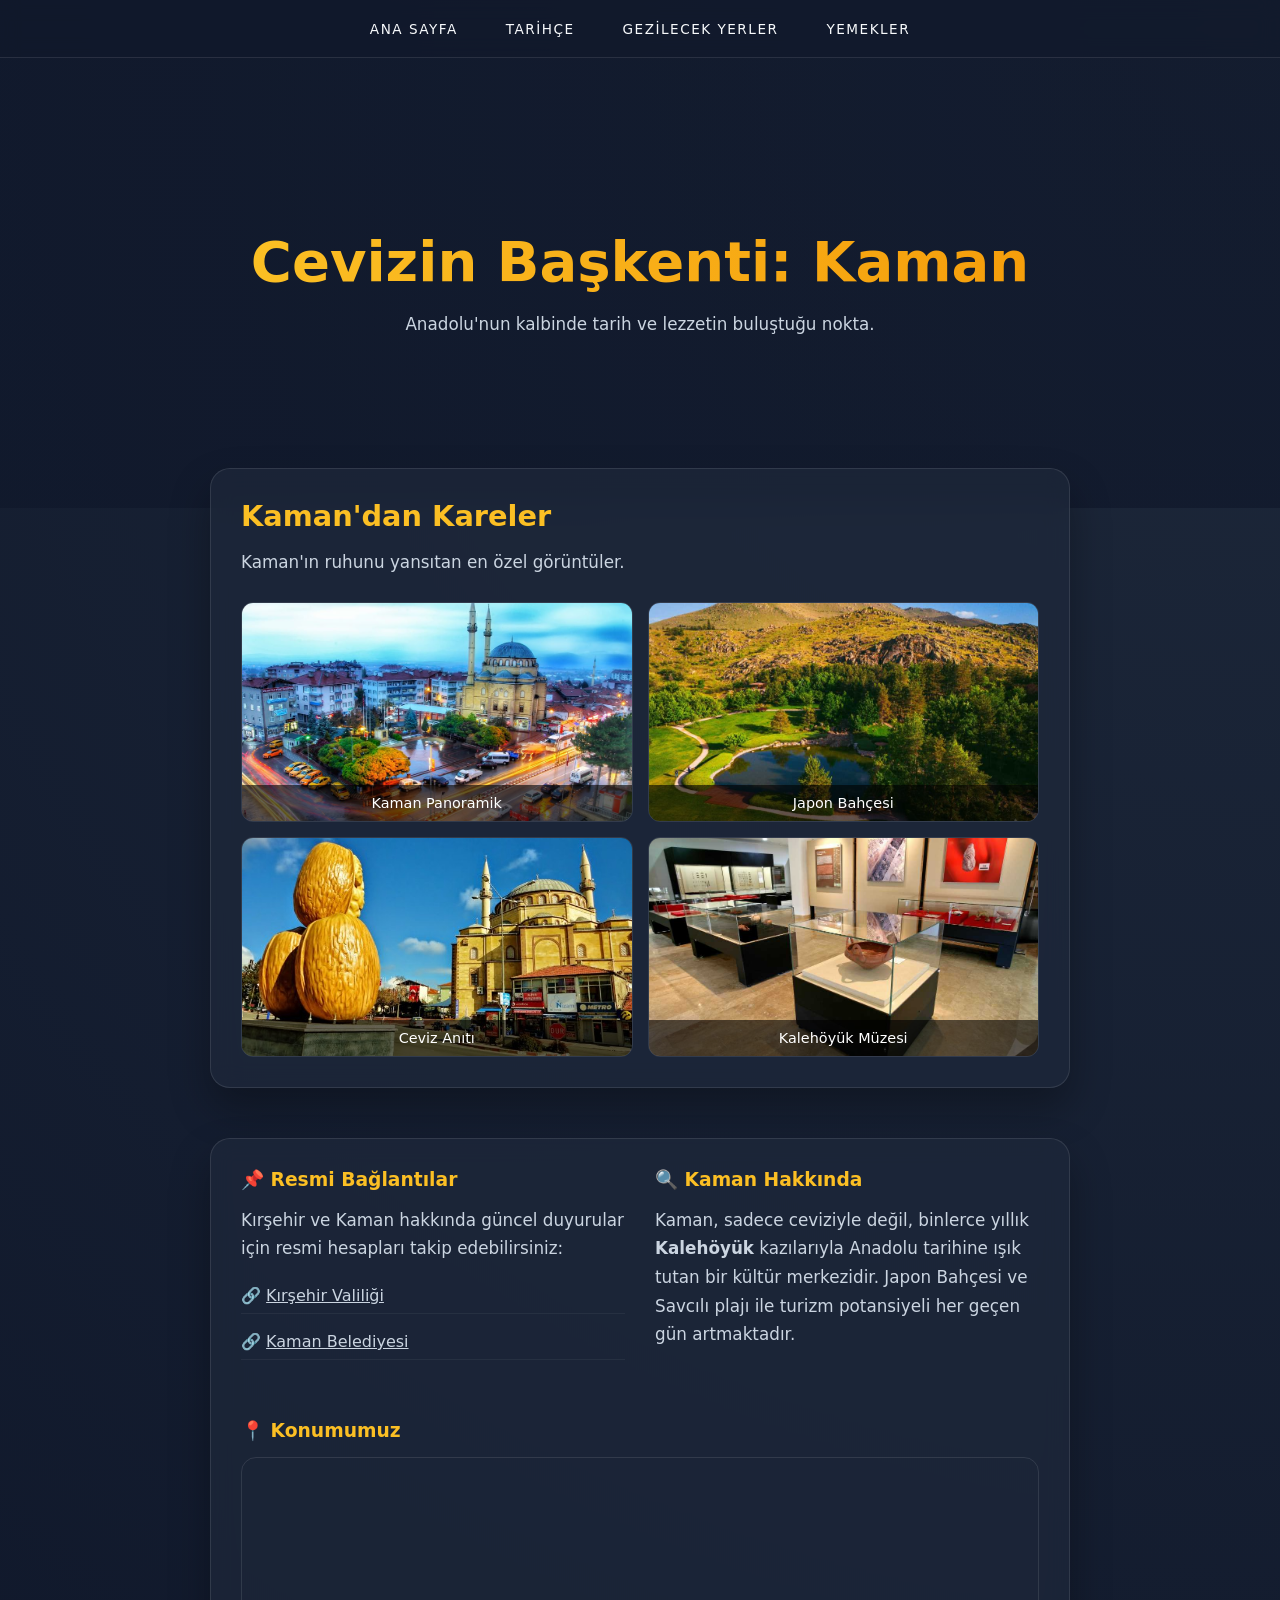
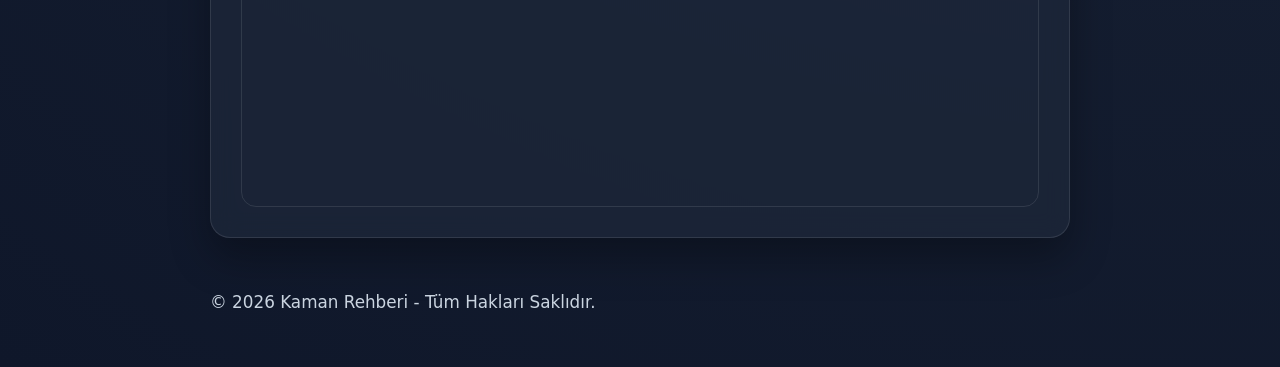
==== index.html @ 43c22f0d "Add files via upload" ====
<!DOCTYPE html>
<html lang="tr">
<head>
    <meta charset="UTF-8">
    <meta name="viewport" content="width=device-width, initial-scale=1.0">
    <title>Kaman Rehberi | Tarih, Lezzet ve Gezi Noktaları</title>
    <meta name="description" content="Kırşehir Kaman'ın köklü tarihini, meşhur cevizini ve gezilecek yerlerini keşfedin.">
    <link rel="stylesheet" href="style.css">
</head>
<body>
    <header>
        <nav>
            <ul>
                <li><a href="index.html">Ana Sayfa</a></li>
                <li><a href="tarih.html">Tarihçe</a></li>
                <li><a href="gezilecek-yerler.html">Gezilecek Yerler</a></li>
                <li><a href="yemekler.html">Yemekler</a></li>
            </ul>
        </nav>
    </header>

    <main>
        <section class="hero">
            <h1>Cevizin Başkenti: Kaman</h1>
            <p>Anadolu'nun kalbinde tarih ve lezzetin buluştuğu nokta.</p>
        </section>

        <section class="container">
            <div class="glass-card">
                <h2>Kaman'dan Kareler</h2>
                <p>Kaman'ın ruhunu yansıtan en özel görüntüler.</p>
                
                <div class="image-gallery">
                    <div class="gallery-item">
                        <img src="kaman.jpg" alt="Kaman Genel Manzarası">
                        <div class="overlay">Kaman Panoramik</div>
                    </div>

                    <div class="gallery-item">
                        <img src="japon.jpg" alt="Kaman Japon Bahçesi">
                        <div class="overlay">Japon Bahçesi</div>
                    </div>

                    <div class="gallery-item">
                        <img src="kaman-cevizi.jpg" alt="Kaman Ceviz Anıtı">
                        <div class="overlay">Ceviz Anıtı</div>
                    </div>

                    <div class="gallery-item">
                        <img src="müze.jpg" alt="Kaman Kalehöyük Arkeoloji Müzesi">
                        <div class="overlay">Kalehöyük Müzesi</div>
                    </div>
                </div> </div> </section> 
            <!-- SEO ve Sosyal Medya Alanı -->
        <section class="container" style="margin-top: 40px;">
           <div class="glass-card" style="display: grid; grid-template-columns: repeat(auto-fit, minmax(280px, 1fr)); gap: 30px; text-align: left;">
            
            <!-- Resmi Bağlantılar -->
            <div class="info-box">
                <h3 style="color: var(--primary); margin-bottom: 15px;">📌 Resmi Bağlantılar</h3>
                <p>Kırşehir ve Kaman hakkında güncel duyurular için resmi hesapları takip edebilirsiniz:</p>
                <ul style="list-style: none; padding-top: 15px;">
                    <li style="margin-bottom: 10px;">🔗 <a href="http://www.kirsehir.gov.tr/" target="_blank" style="color: #cbd5e1; text-decoration: underline;">Kırşehir Valiliği</a></li>
                    <li style="margin-bottom: 10px;">🔗 <a href="https://www.kaman.bel.tr/" target="_blank" style="color: #cbd5e1; text-decoration: underline;">Kaman Belediyesi</a></li>
                </ul>
            </div>

            <!-- SEO Bilgi Alanı -->
            <div class="info-box">
                <h3 style="color: var(--primary); margin-bottom: 15px;">🔍 Kaman Hakkında</h3>
                <p>Kaman, sadece ceviziyle değil, binlerce yıllık <strong>Kalehöyük</strong> kazılarıyla Anadolu tarihine ışık tutan bir kültür merkezidir. Japon Bahçesi ve Savcılı plajı ile turizm potansiyeli her geçen gün artmaktadır.</p>
            </div>

            <!-- Google Haritalar (Harita kodu ve hizalaması düzeltildi) -->
            <div class="info-box" style="grid-column: 1 / -1; margin-top: 20px;">
                <h3 style="color: var(--primary); margin-bottom: 15px;">📍 Konumumuz</h3>
                <div style="width: 100%; height: 350px; border-radius: 15px; overflow: hidden; border: 1px solid rgba(255,255,255,0.1);">
                    <iframe 
                        src="https://www.google.com/maps/embed?pb=!1m18!1m12!1m3!1d3100.485145667468!2d33.7200!3d39.3562!2m3!1f0!2f0!3f0!3m2!1i1024!2i768!4f13.1!3m3!1m2!1s0x14d436ec08337a7f%3A0xc3160c91834164b3!2sKaman%2C%20K%C4%B1r%C5%9fehir!5e0!3m2!1str!2str!4v1715000000000!5m2!1str!2str" 
                        width="100%" 
                        height="100%" 
                        style="border:0;" 
                        allowfullscreen="" 
                        loading="lazy">
                    </iframe>
                </div>
            </div>
        </div> <!-- glass-card burada kapandığı için her şey kutunun içinde kalacak -->

    <footer>
        <p>&copy; 2026 Kaman Rehberi - Tüm Hakları Saklıdır.</p>
    </footer>
</body>
</html>
---- style.css ----
:root {
    --primary: #fbbf24; /* Vurgu Rengi (Altın) */
    --bg-dark: #0f172a; /* Gece Mavisi Arka Plan */
    --card-bg: rgba(30, 41, 59, 0.7); /* Glassmorphism Kartlar */
    --text-main: #f8fafc; /* Ana Yazı Rengi (Fildişi Beyazı) */
    --text-muted: #cbd5e1; /* Yardımcı Yazı Rengi (Hafif Gri) */
}

* {
    margin: 0; padding: 0; box-sizing: border-box;
}

body {
    background: radial-gradient(circle at top right, #1e293b, #0f172a);
    color: var(--text-main);
    font-family: 'Inter', system-ui, sans-serif;
    min-height: 100vh;
}

/* Navigasyon */
nav {
    position: sticky; top: 0;
    backdrop-filter: blur(10px);
    background: rgba(15, 23, 42, 0.8);
    padding: 1.2rem;
    z-index: 1000;
    border-bottom: 1px solid rgba(255,255,255,0.1);
}

nav ul {
    display: flex; justify-content: center; gap: 3rem; list-style: none;
}

nav a {
    color: var(--text-main);
    text-decoration: none;
    text-transform: uppercase;
    letter-spacing: 1.5px;
    font-size: 0.85rem;
    transition: 0.4s;
}

nav a:hover {
    color: var(--primary);
    text-shadow: 0 0 10px rgba(251, 191, 36, 0.5);
}

/* Hero Section */
.hero {
    height: 50vh;
    display: flex; flex-direction: column;
    justify-content: center; align-items: center;
    text-align: center;
    background: linear-gradient(rgba(15, 23, 42, 0.7), rgba(15, 23, 42, 0.7));
}

.hero h1 {
    font-size: 3.5rem;
    margin-bottom: 1rem;
    background: linear-gradient(to right, #fbbf24, #f59e0b);
    -webkit-background-clip: text;
    -webkit-text-fill-color: transparent;
}

/* İçerik Konteynırı */
.container {
    max-width: 900px; /* Çok yayılmaması için daralttık */
    margin: -40px auto 50px;
    padding: 0 20px;
}

.glass-card {
    background: var(--card-bg);
    backdrop-filter: blur(12px);
    border: 1px solid rgba(255,255,255,0.1);
    border-radius: 20px;
    padding: 30px;
    box-shadow: 0 20px 40px rgba(0,0,0,0.3);
}

h2 {
    color: var(--primary);
    margin-bottom: 15px;
    font-size: 1.8rem;
    display: flex;
    align-items: center;
    gap: 10px;
}

p { 
    font-size: 1.05rem; 
    line-height: 1.7; 
    color: var(--text-muted); /* Yazı artık sarı değil, daha düzgün bir beyaz/gri */
}

/* --- GALERİ DÜZENLEMESİ (2 RESİM YAN YANA VE KÜÇÜK) --- */
.image-gallery {
    display: grid;
    grid-template-columns: 1fr 1fr; /* Sadece 2 sütun yapar */
    gap: 15px;
    margin-top: 25px;
}

.gallery-item {
    height: 220px; /* Boyutları küçülttük */
    position: relative;
    overflow: hidden;
    border-radius: 12px;
    border: 1px solid rgba(255,255,255,0.1);
}

.gallery-item img {
    width: 100%;
    height: 100%;
    object-fit: cover;
    transition: transform 0.5s ease;
}

.gallery-item:hover img {
    transform: scale(1.1);
}

.overlay {
    position: absolute;
    bottom: 0; left: 0; right: 0;
    padding: 10px;
    background: rgba(0,0,0,0.6);
    color: white;
    font-size: 0.9rem;
    text-align: center;
}
.glass-card ul li {
    padding: 8px 0;
    border-bottom: 1px solid rgba(255, 255, 255, 0.05);
}
/* --- TARİH SAYFASI ÖZEL DÜZENLEMELERİ --- */

/* Kartların altına boşluk ekler, sayfayı ferahlatır */
.glass-card {
    margin-bottom: 50px; 
}

/* Resim kutusunun üst ve alt boşluğunu ayarlar */
.img-box {
    margin: 30px 0;
}

/* Kronolojik maddeleri kutu içine alır ve aralarını açar */
.timeline-item {
    padding: 15px;
    background: rgba(255, 255, 255, 0.05);
    border-radius: 10px;
    margin-bottom: 15px;
    border-left: 3px solid var(--primary);
    color: #cbd5e1;
    font-size: 1rem;
}
/* MOBİL DÜZENLEMELER (Ekran 768px'den küçükse) */
@media (max-width: 768px) {
    nav ul {
        flex-direction: column; /* Menü elemanlarını alt alta dizer */
        gap: 1rem;
        text-align: center;
    }

    .hero h1 {
        font-size: 2.2rem; /* Başlığı mobilde biraz küçültür */
    }

    .container {
        margin-top: 20px; /* Üst boşluğu mobilde daraltır */
        padding: 0 10px;
    }

    .glass-card {
        padding: 20px; /* Kart iç boşluğunu mobilde azaltır */
    }
    
    .image-gallery {
        grid-template-columns: 1fr; /* Mobilde resimleri tek sütun yapar */
    }
}
@media (max-width: 600px) {
    nav ul {
        flex-direction: column; /* Menüyü dikey yapar */
        gap: 1rem;
        padding: 10px 0;
    }
    
    nav a {
        font-size: 0.8rem;
        letter-spacing: 1px;
    }
}
/* Gezilecek Yerler Resim Kutusu Düzenlemesi */
.img-box {
    width: 100%;
    height: 350px; /* Tüm resimlerin yüksekliğini buraya sabitledik */
    background: #1e293b;
    border-radius: 15px;
    margin: 25px 0;
    overflow: hidden;
    border: 1px solid rgba(255, 255, 255, 0.1);
}

.img-box img {
    width: 100%;
    height: 100%;
    object-fit: cover; /* RESMİ EZMEDEN KUTUYA SIĞDIRAN KRİTİK KOMUT */
    transition: transform 0.5s ease;
}

/* Üzerine gelince hafif büyüme efekti */
.img-box:hover img {
    transform: scale(1.05);
}

/* Mobil cihazlar için yükseklik ayarı (Resimler çok uzun durmasın diye) */
@media (max-width: 768px) {
    .img-box {
        height: 250px;
    }
}
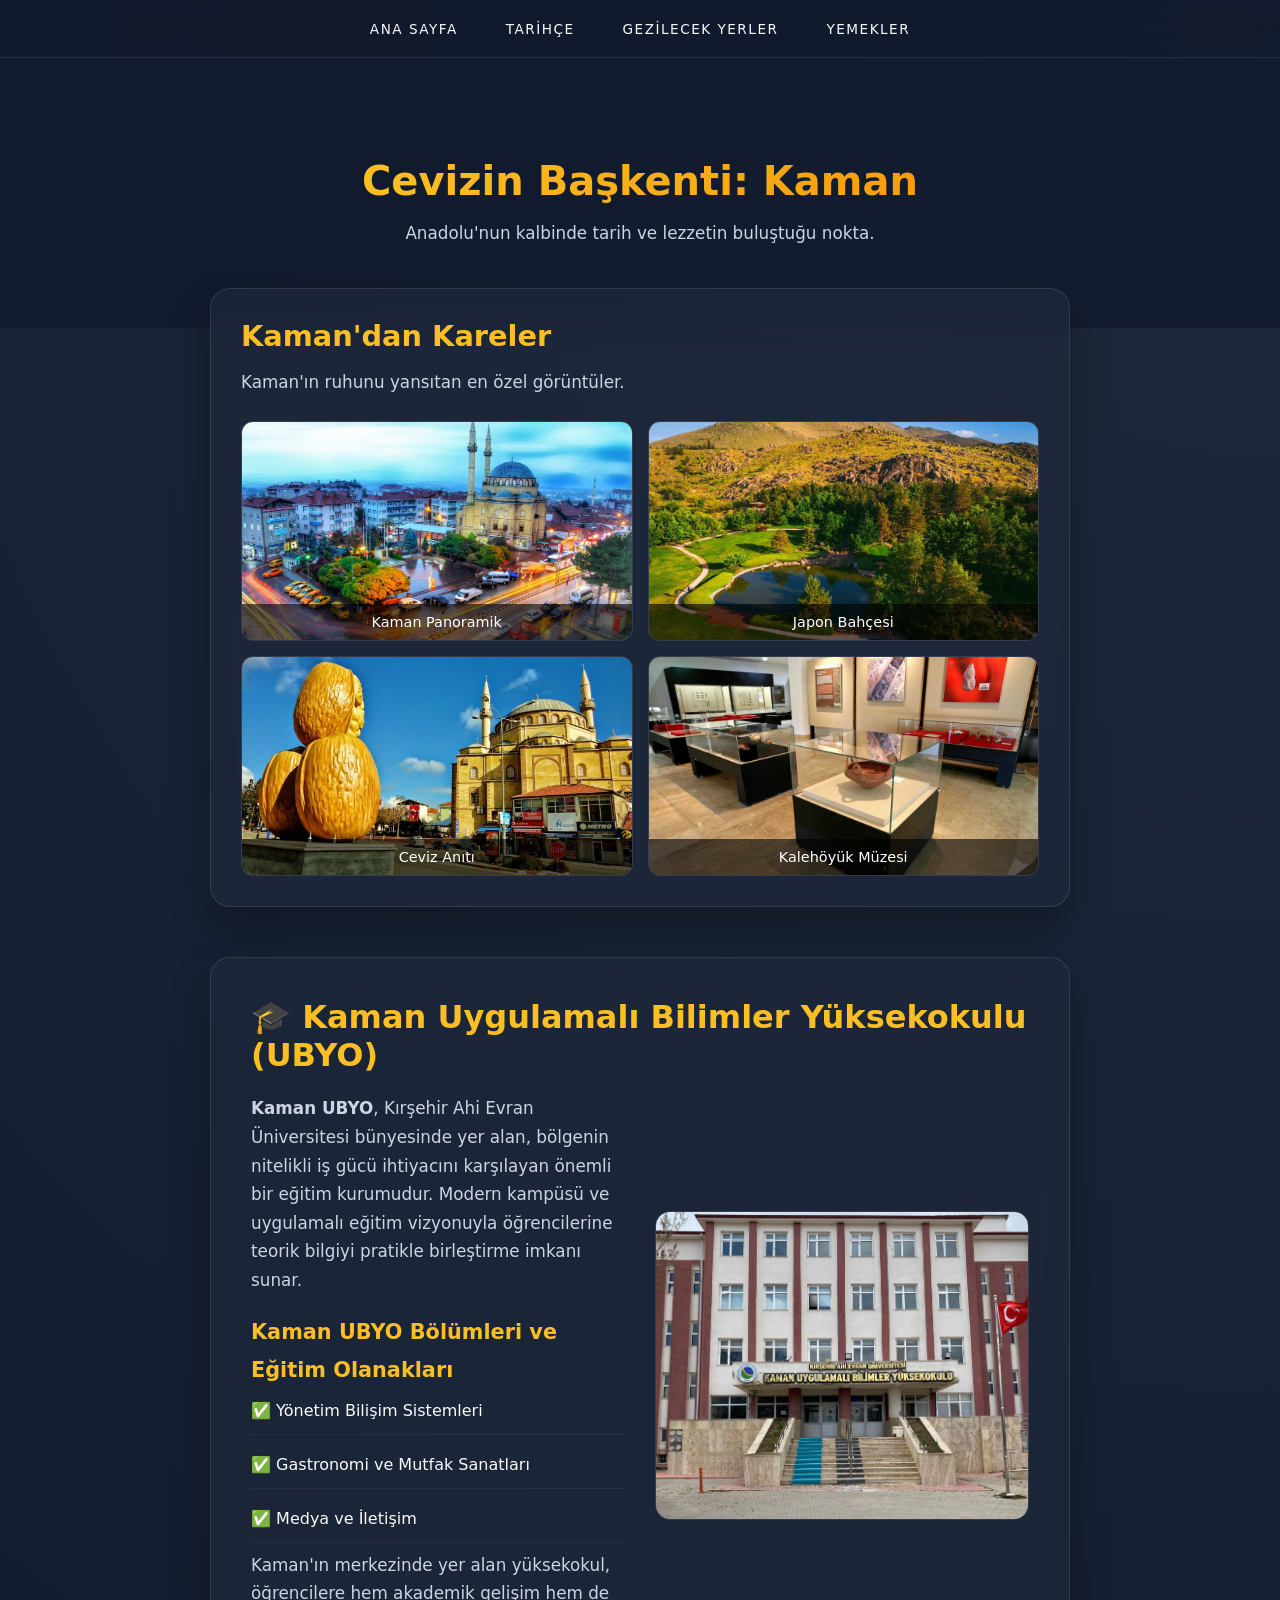
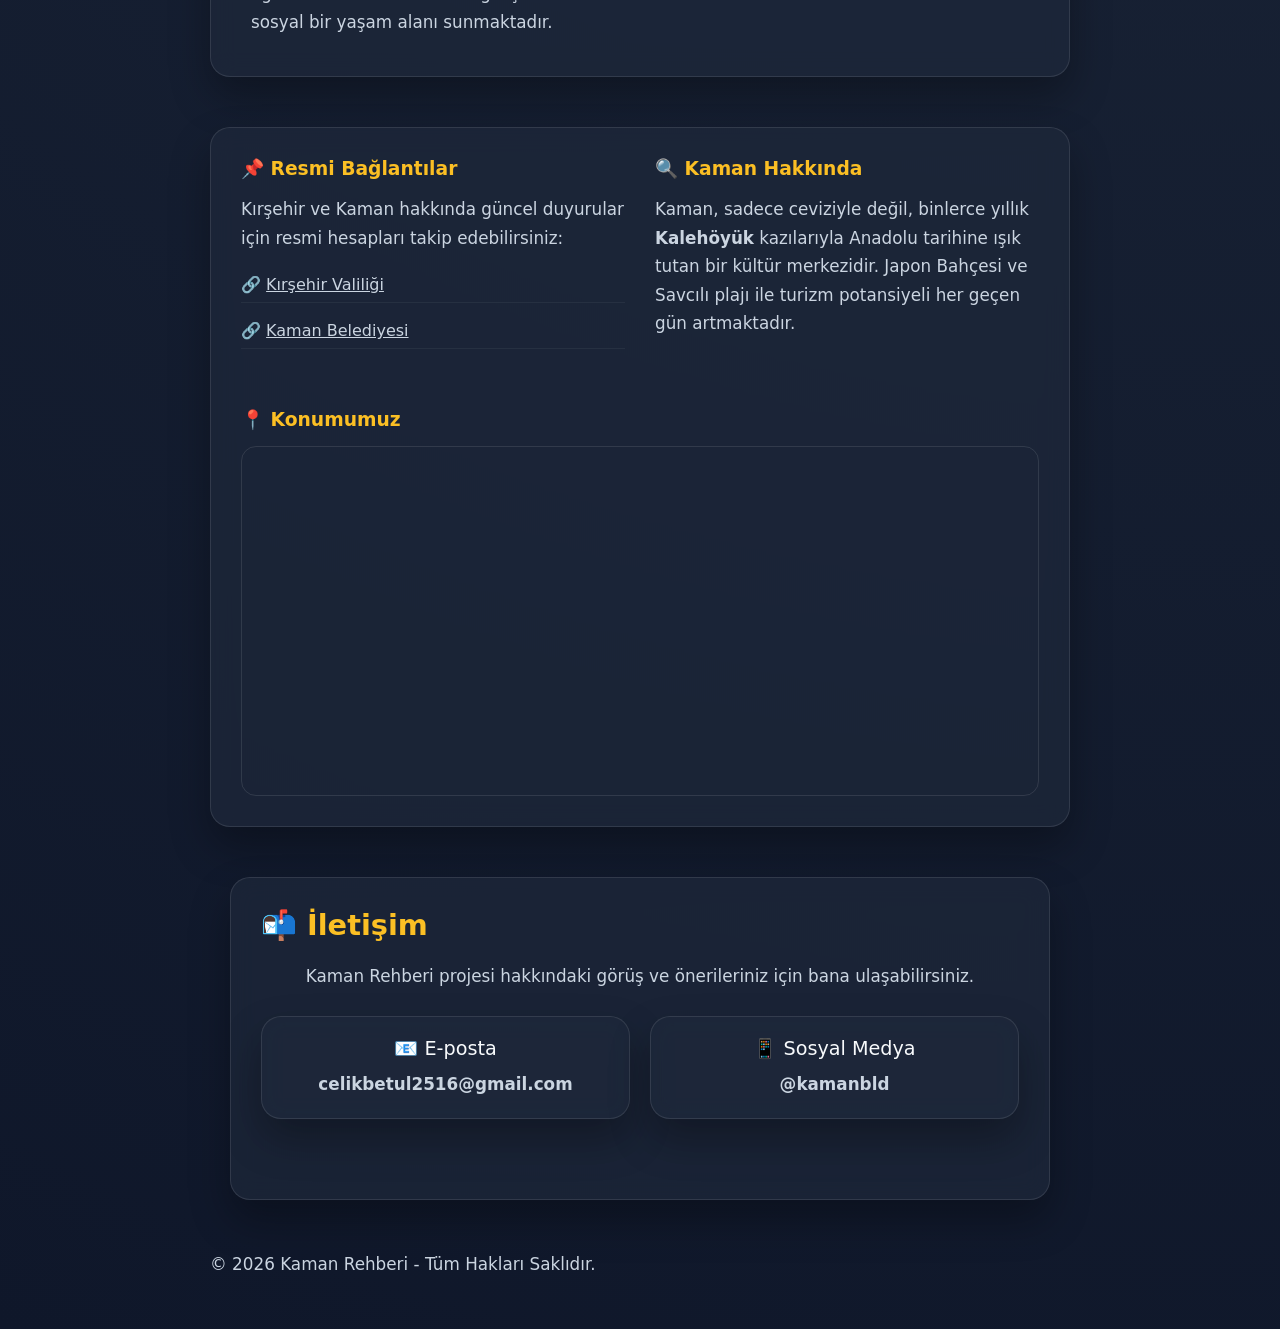
==== commit 30e5184f: "Add files via upload" ====
--- a/index.html
+++ b/index.html
@@ -3,8 +3,12 @@
 <head>
     <meta charset="UTF-8">
     <meta name="viewport" content="width=device-width, initial-scale=1.0">
-    <title>Kaman Rehberi | Tarih, Lezzet ve Gezi Noktaları</title>
-    <meta name="description" content="Kırşehir Kaman'ın köklü tarihini, meşhur cevizini ve gezilecek yerlerini keşfedin.">
+    <title>Kaman Rehberi | Kırşehir Kaman Gezi ve Lezzet Durağı</title>
+    
+    <meta name="description" content="Kaman'ın tarihi, dünyaca ünlü tescilli cevizi, Japon Bahçesi ve Kalehöyük gibi turistik noktalarını keşfedin. En kapsamlı Kaman gezi rehberi.">
+    
+    <meta name="keywords" content="Kaman, Kırşehir, Kaman Uygulamalı Bilimler, Kamanubyo2026, Kaman Cevizi, Japon Bahçesi, Kalehöyük, Kaman Gezi Rehberi">
+    <link rel="icon" href="favicon.png" type="image/png">
     <link rel="stylesheet" href="style.css">
 </head>
 <body>
@@ -51,6 +55,29 @@
                         <div class="overlay">Kalehöyük Müzesi</div>
                     </div>
                 </div> </div> </section> 
+                <section id="ubyo" class="container" style="margin-top: 50px;">
+    <div class="glass-card" style="padding: 40px;">
+        <h2 style="color: var(--primary); margin-bottom: 20px; font-size: 2rem;">🎓 Kaman Uygulamalı Bilimler Yüksekokulu (UBYO)</h2>
+        
+        <div style="display: grid; grid-template-columns: repeat(auto-fit, minmax(300px, 1fr)); gap: 30px; align-items: center;">
+            <div class="text-content" style="text-align: left; line-height: 1.8;">
+                <p><strong>Kaman UBYO</strong>, Kırşehir Ahi Evran Üniversitesi bünyesinde yer alan, bölgenin nitelikli iş gücü ihtiyacını karşılayan önemli bir eğitim kurumudur. Modern kampüsü ve uygulamalı eğitim vizyonuyla öğrencilerine teorik bilgiyi pratikle birleştirme imkanı sunar.</p>
+                
+                <h3 style="color: var(--primary); font-size: 1.3rem; margin-top: 20px;">Kaman UBYO Bölümleri ve Eğitim Olanakları</h3>
+                <ul style="list-style: none; padding-left: 0;">
+                    <li style="margin-bottom: 8px;">✅ Yönetim Bilişim Sistemleri</li>
+                    <li style="margin-bottom: 8px;">✅ Gastronomi ve Mutfak Sanatları</li>
+                    <li style="margin-bottom: 8px;">✅ Medya ve İletişim</li>
+                </ul>
+                <p>Kaman'ın merkezinde yer alan yüksekokul, öğrencilere hem akademik gelişim hem de sosyal bir yaşam alanı sunmaktadır.</p>
+            </div>
+
+            <div style="border-radius: 15px; overflow: hidden; border: 1px solid rgba(255,255,255,0.1);">
+                <img src="ubyo.jpeg" alt="Kaman Uygulamalı Bilimler Yüksekokulu Kampüsü" style="width: 100%; height: auto; display: block;">
+            </div>
+        </div>
+    </div>
+</section>
             <!-- SEO ve Sosyal Medya Alanı -->
         <section class="container" style="margin-top: 40px;">
            <div class="glass-card" style="display: grid; grid-template-columns: repeat(auto-fit, minmax(280px, 1fr)); gap: 30px; text-align: left;">
@@ -86,7 +113,35 @@
                 </div>
             </div>
         </div> <!-- glass-card burada kapandığı için her şey kutunun içinde kalacak -->
+<section id="iletisim" class="container" style="margin-top: 40px; margin-bottom: 40px;">
+        <div class="glass-card" style="text-align: center; padding: 30px;">
+            <h2 style="color: var(--primary); margin-bottom: 20px; font-size: 1.8rem;">📬 İletişim</h2>
+            <p style="color: #cbd5e1; margin-bottom: 25px;">Kaman Rehberi projesi hakkındaki görüş ve önerileriniz için bana ulaşabilirsiniz.</p>
+            
+         <div class="contact-grid" style="display: flex; justify-content: center; gap: 20px; flex-wrap: wrap; margin-top: 20px;">
+    
+    <!-- E-posta Kartı -->
+    <div class="glass-card contact-item" style="flex: 1; min-width: 250px; max-width: 400px; padding: 20px; text-align: center;">
+        <a href="mailto:celikbetul2516@gmail.com" style="text-decoration: none; color: inherit;">
+            <span style="display: block; font-size: 1.2rem; margin-bottom: 10px;">📧 E-posta</span>
+            <p style="margin: 0; font-weight: bold;">celikbetul2516@gmail.com</p>
+        </a>
+    </div>
 
+    <!-- Sosyal Medya Kartı -->
+    <div class="glass-card contact-item" style="flex: 1; min-width: 250px; max-width: 400px; padding: 20px; text-align: center;">
+        <a href="https://www.instagram.com/kamanbld" target="_blank" style="text-decoration: none; color: inherit;">
+            <span style="display: block; font-size: 1.2rem; margin-bottom: 10px;">📱 Sosyal Medya</span>
+            <p style="margin: 0; font-weight: bold;">@kamanbld</p>
+        </a>
+    </div>
+
+</div>
+        </a>
+    </div>
+</div>
+        </div>
+    </section>
     <footer>
         <p>&copy; 2026 Kaman Rehberi - Tüm Hakları Saklıdır.</p>
     </footer>
--- a/style.css
+++ b/style.css
@@ -45,18 +45,19 @@
     text-shadow: 0 0 10px rgba(251, 191, 36, 0.5);
 }
 
-/* Hero Section */
-.hero {
-    height: 50vh;
-    display: flex; flex-direction: column;
-    justify-content: center; align-items: center;
+  .hero {
+    padding: 100px 0 80px 0; /* Üstten 100px, alttan 80px boşluk vererek dengeledik */
+    display: flex; 
+    flex-direction: column;
+    justify-content: center; 
+    align-items: center;
     text-align: center;
     background: linear-gradient(rgba(15, 23, 42, 0.7), rgba(15, 23, 42, 0.7));
 }
 
 .hero h1 {
-    font-size: 3.5rem;
-    margin-bottom: 1rem;
+    font-size: 2.5rem; /* Başlığı daha kibar bir boyuta çektik */
+    margin-bottom: 15px; /* Yazının altındaki boşluğu hafif artırdık */
     background: linear-gradient(to right, #fbbf24, #f59e0b);
     -webkit-background-clip: text;
     -webkit-text-fill-color: transparent;
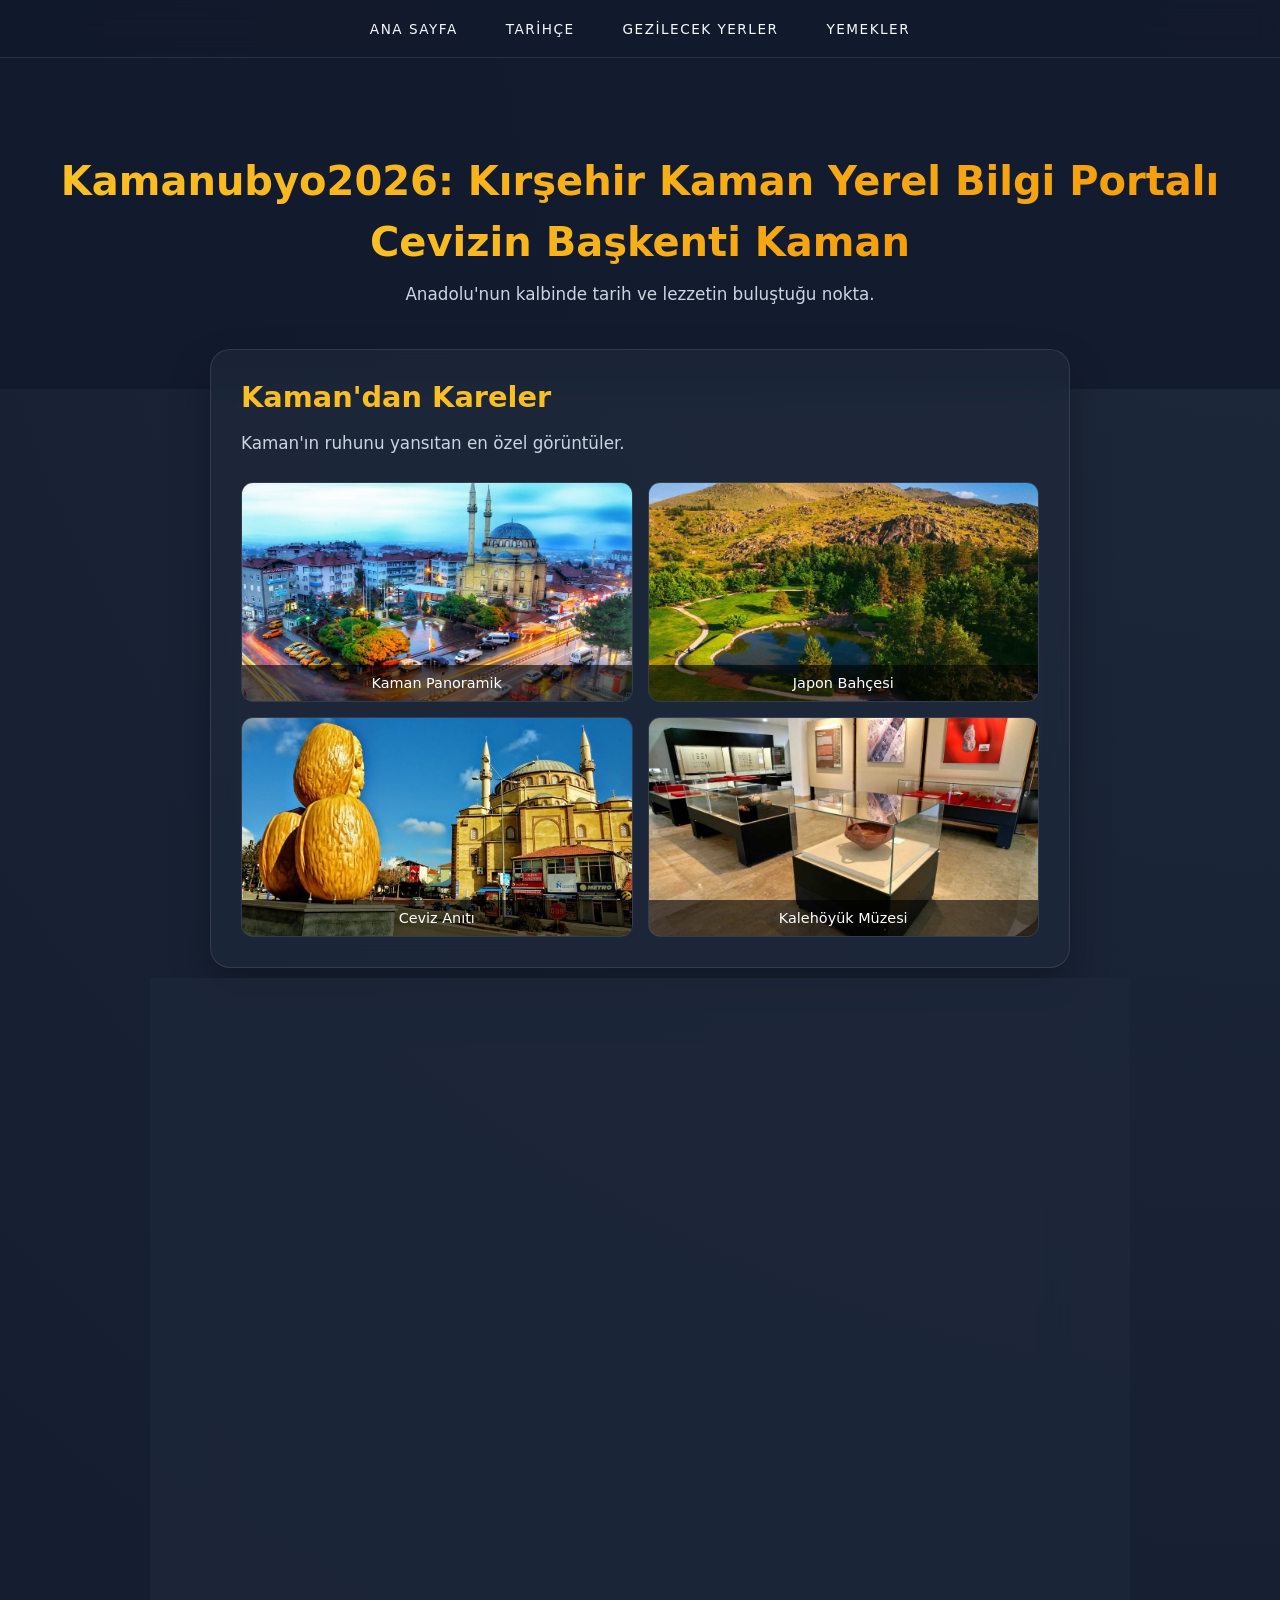
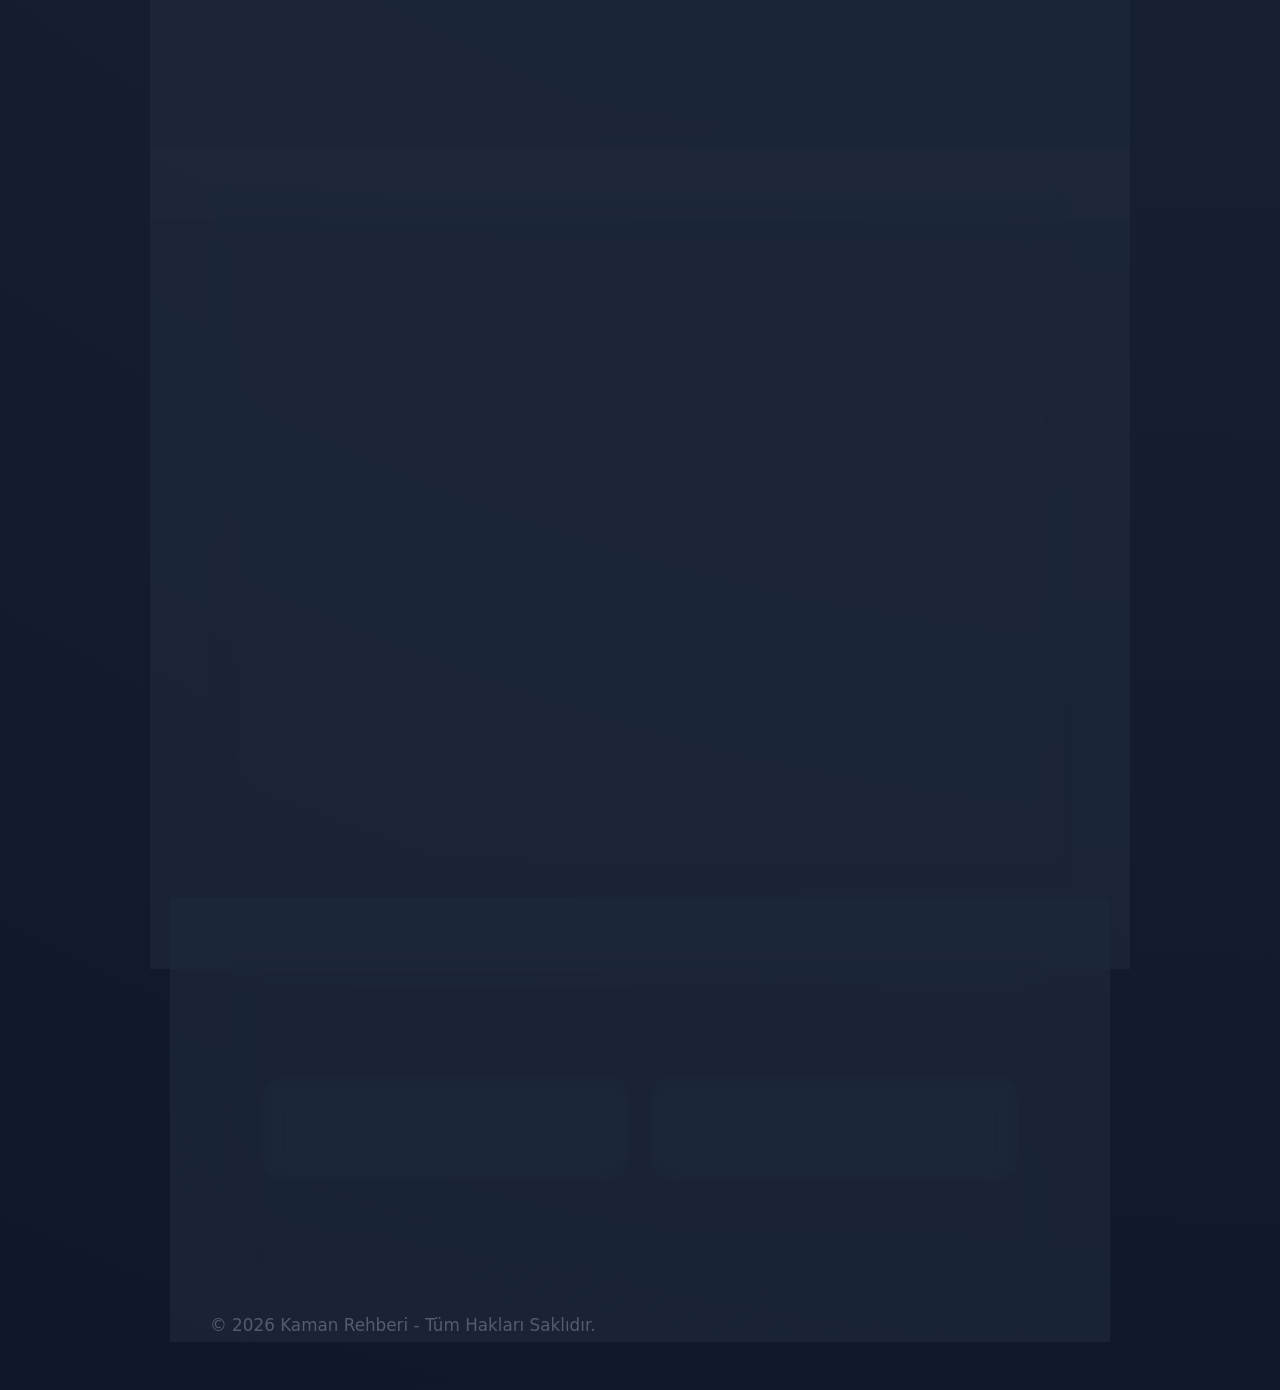
==== commit f2c269c0: "Add files via upload" ====
--- a/index.html
+++ b/index.html
@@ -3,11 +3,10 @@
 <head>
     <meta charset="UTF-8">
     <meta name="viewport" content="width=device-width, initial-scale=1.0">
-    <title>Kaman Rehberi | Kırşehir Kaman Gezi ve Lezzet Durağı</title>
-    
-    <meta name="description" content="Kaman'ın tarihi, dünyaca ünlü tescilli cevizi, Japon Bahçesi ve Kalehöyük gibi turistik noktalarını keşfedin. En kapsamlı Kaman gezi rehberi.">
-    
-    <meta name="keywords" content="Kaman, Kırşehir, Kaman Uygulamalı Bilimler, Kamanubyo2026, Kaman Cevizi, Japon Bahçesi, Kalehöyük, Kaman Gezi Rehberi">
+    <title>kamanubyo2026 | Kırşehir Kaman Yerel Rehberi ve Akademik Bilgi Portalı</title>
+    <meta name="description" content="kamanubyo2026 hakkında en güncel bilgiler, Kırşehir Kaman bölgesinin yerel rehberi, Kaman Uygulamalı Bilimler Yüksekokulu sosyal imkanları hakkında tüm detaylı içeriklere buradan ulaşın.">
+    <meta name="keywords" content="kamanubyo2026, Kaman, Kırşehir, Kamanubyo, Kaman Uygulamalı Bilimler,  Kaman Gezi Rehberi">
+    <meta name="author" content="kamanubyo2026">
     <link rel="icon" href="favicon.png" type="image/png">
     <link rel="stylesheet" href="style.css">
 </head>
@@ -25,7 +24,8 @@
 
     <main>
         <section class="hero">
-            <h1>Cevizin Başkenti: Kaman</h1>
+            <h1>Kamanubyo2026: Kırşehir Kaman Yerel Bilgi Portalı</h1>
+            <h1>Cevizin Başkenti Kaman</h1>
             <p>Anadolu'nun kalbinde tarih ve lezzetin buluştuğu nokta.</p>
         </section>
 
@@ -73,7 +73,8 @@
             </div>
 
             <div style="border-radius: 15px; overflow: hidden; border: 1px solid rgba(255,255,255,0.1);">
-                <img src="ubyo.jpeg" alt="Kaman Uygulamalı Bilimler Yüksekokulu Kampüsü" style="width: 100%; height: auto; display: block;">
+                <img src="ubyo.jpeg" alt="kamanubyo2026 Uygulamalı Bilimler Yüksekokulu Kampüsü" style="width: 100%; height: auto; display: block;">
+                <p style="text-align: center; padding: 10px; font-size: 0.9rem; color: #ccc;">kamanubyo2026 Kaman Yerleşkesi</p>
             </div>
         </div>
     </div>
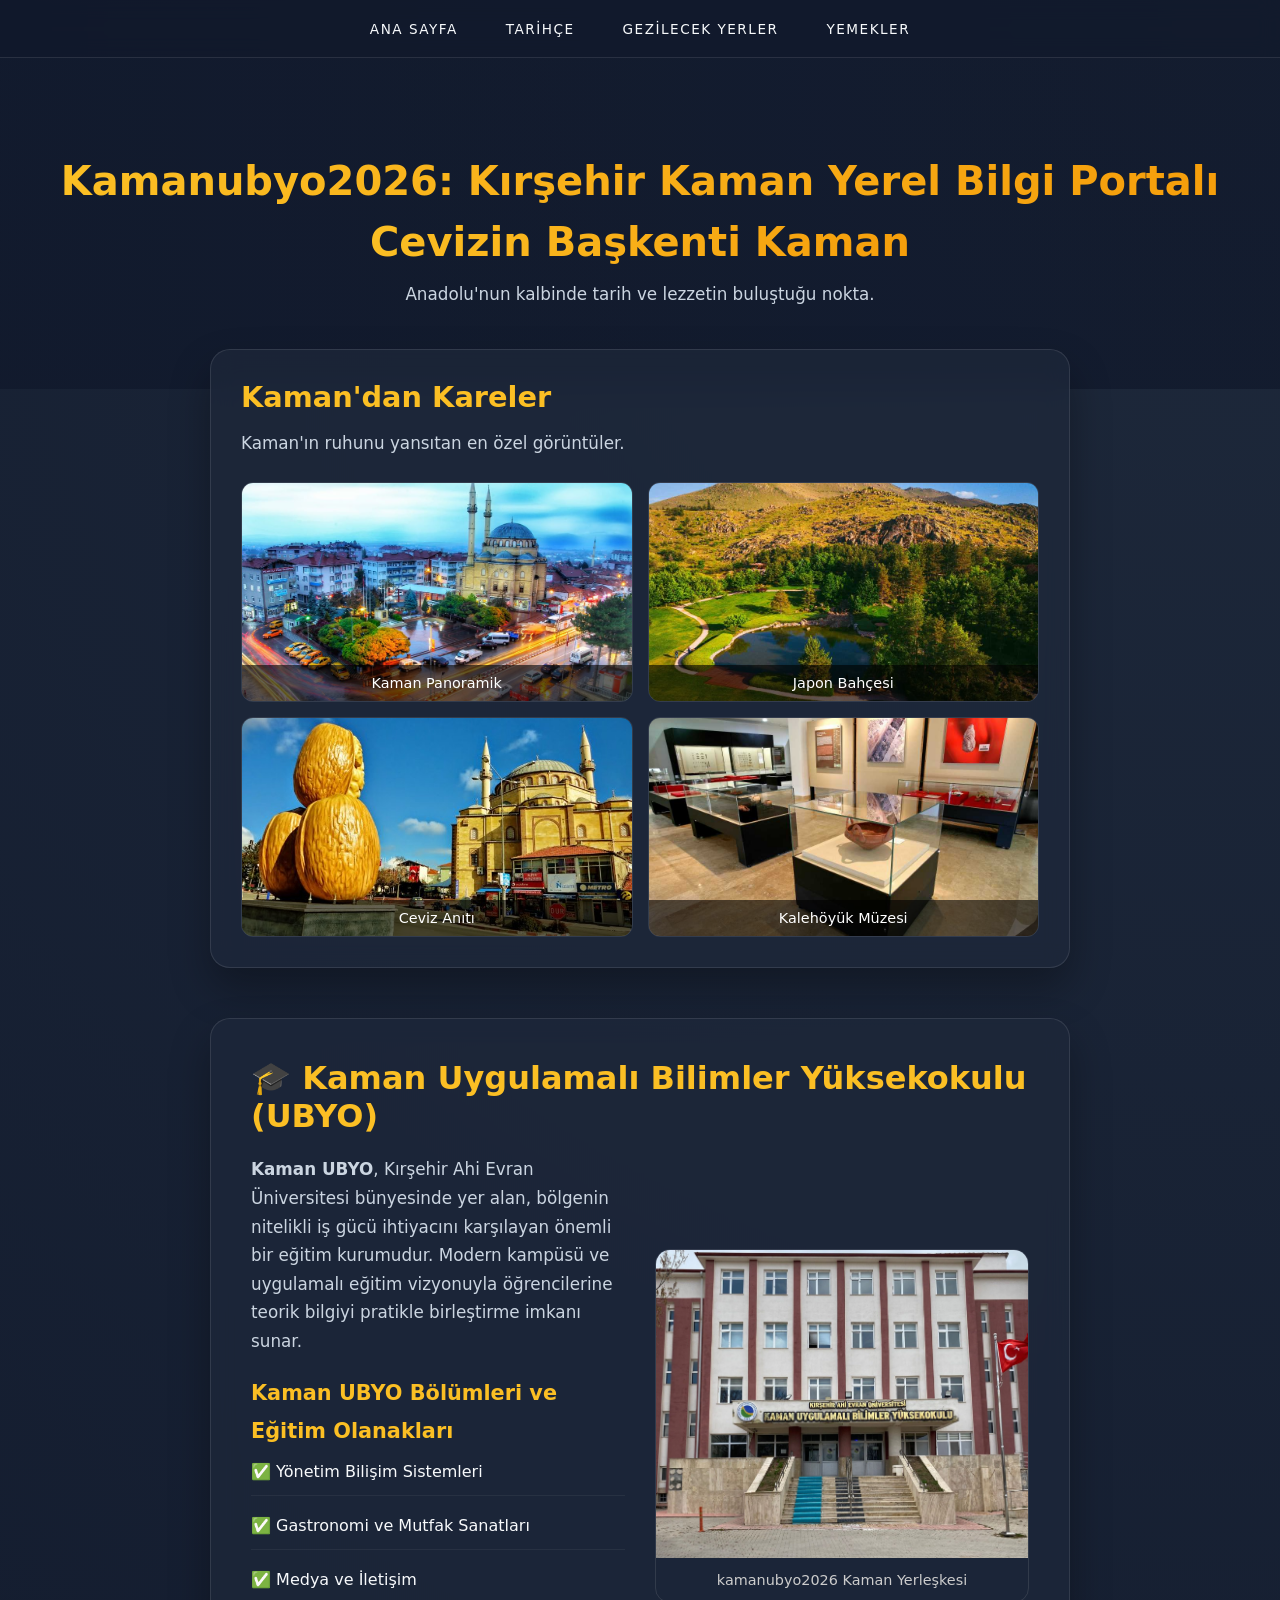
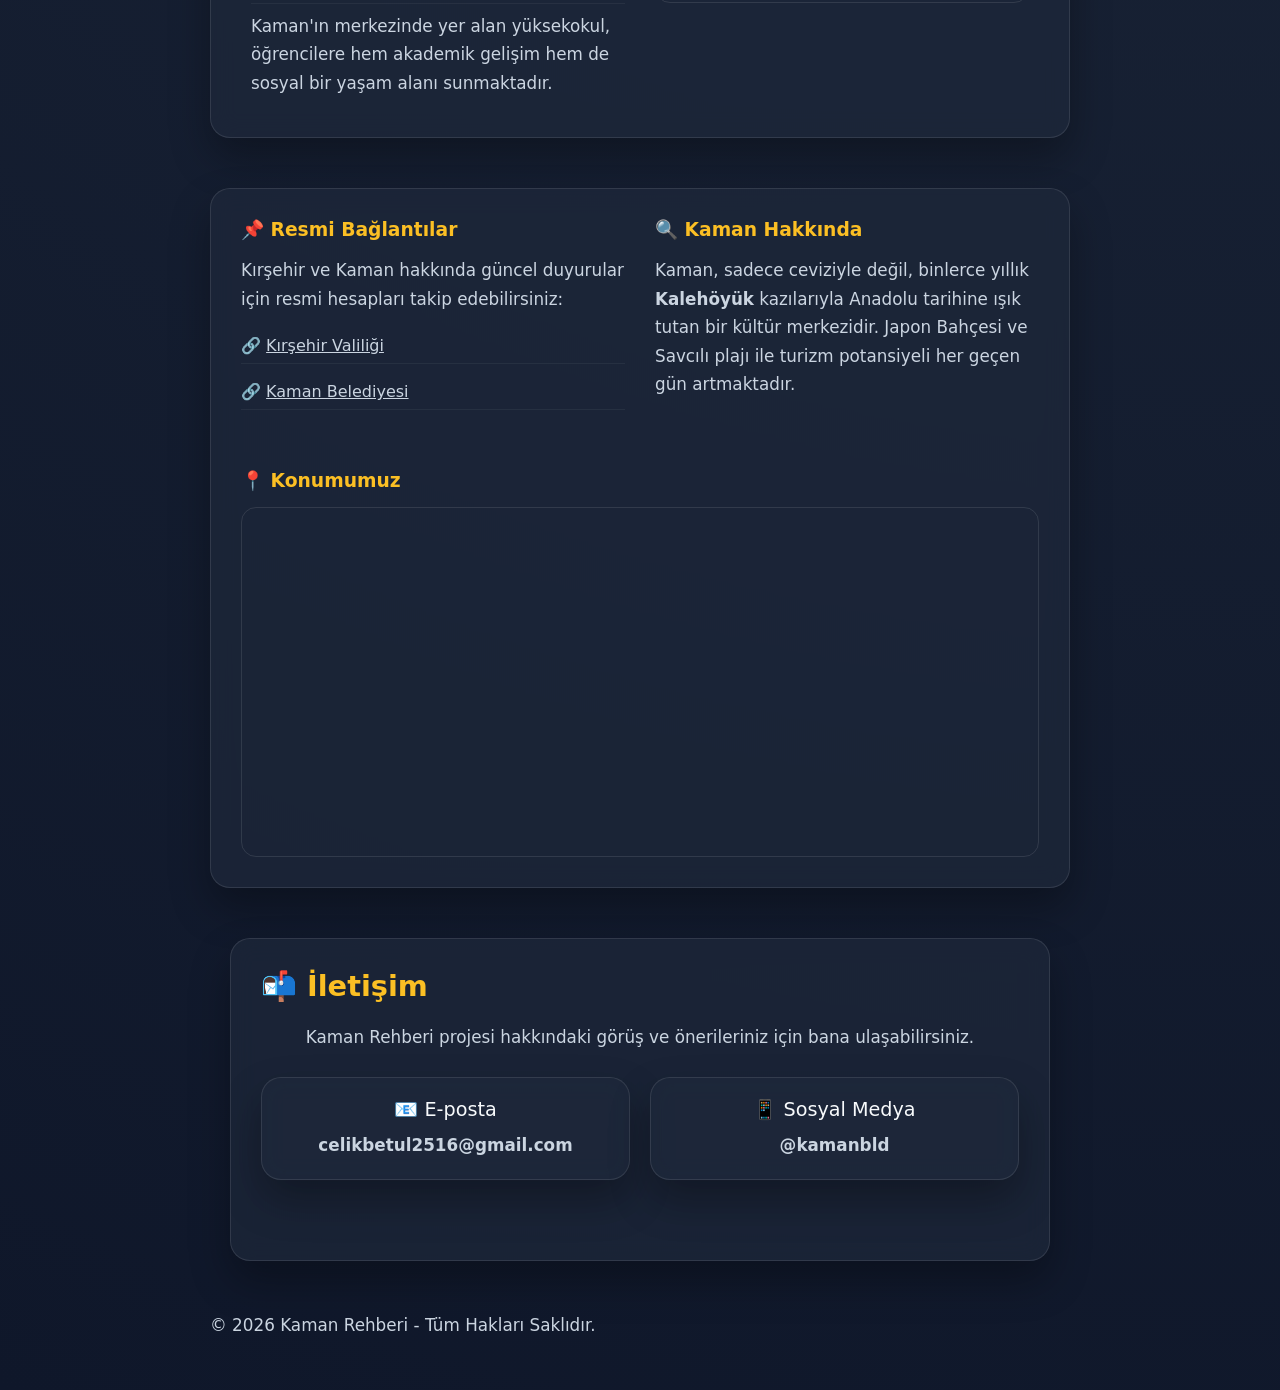
==== commit 52eae343: "Add files via upload" ====
--- a/index.html
+++ b/index.html
@@ -3,7 +3,7 @@
 <head>
     <meta charset="UTF-8">
     <meta name="viewport" content="width=device-width, initial-scale=1.0">
-    <title>kamanubyo2026 | Kırşehir Kaman Yerel Rehberi ve Akademik Bilgi Portalı</title>
+    <title>Kamanubyo2026 | Kaman Tanıtım ve Bilgi Platformu</title>
     <meta name="description" content="kamanubyo2026 hakkında en güncel bilgiler, Kırşehir Kaman bölgesinin yerel rehberi, Kaman Uygulamalı Bilimler Yüksekokulu sosyal imkanları hakkında tüm detaylı içeriklere buradan ulaşın.">
     <meta name="keywords" content="kamanubyo2026, Kaman, Kırşehir, Kamanubyo, Kaman Uygulamalı Bilimler,  Kaman Gezi Rehberi">
     <meta name="author" content="kamanubyo2026">
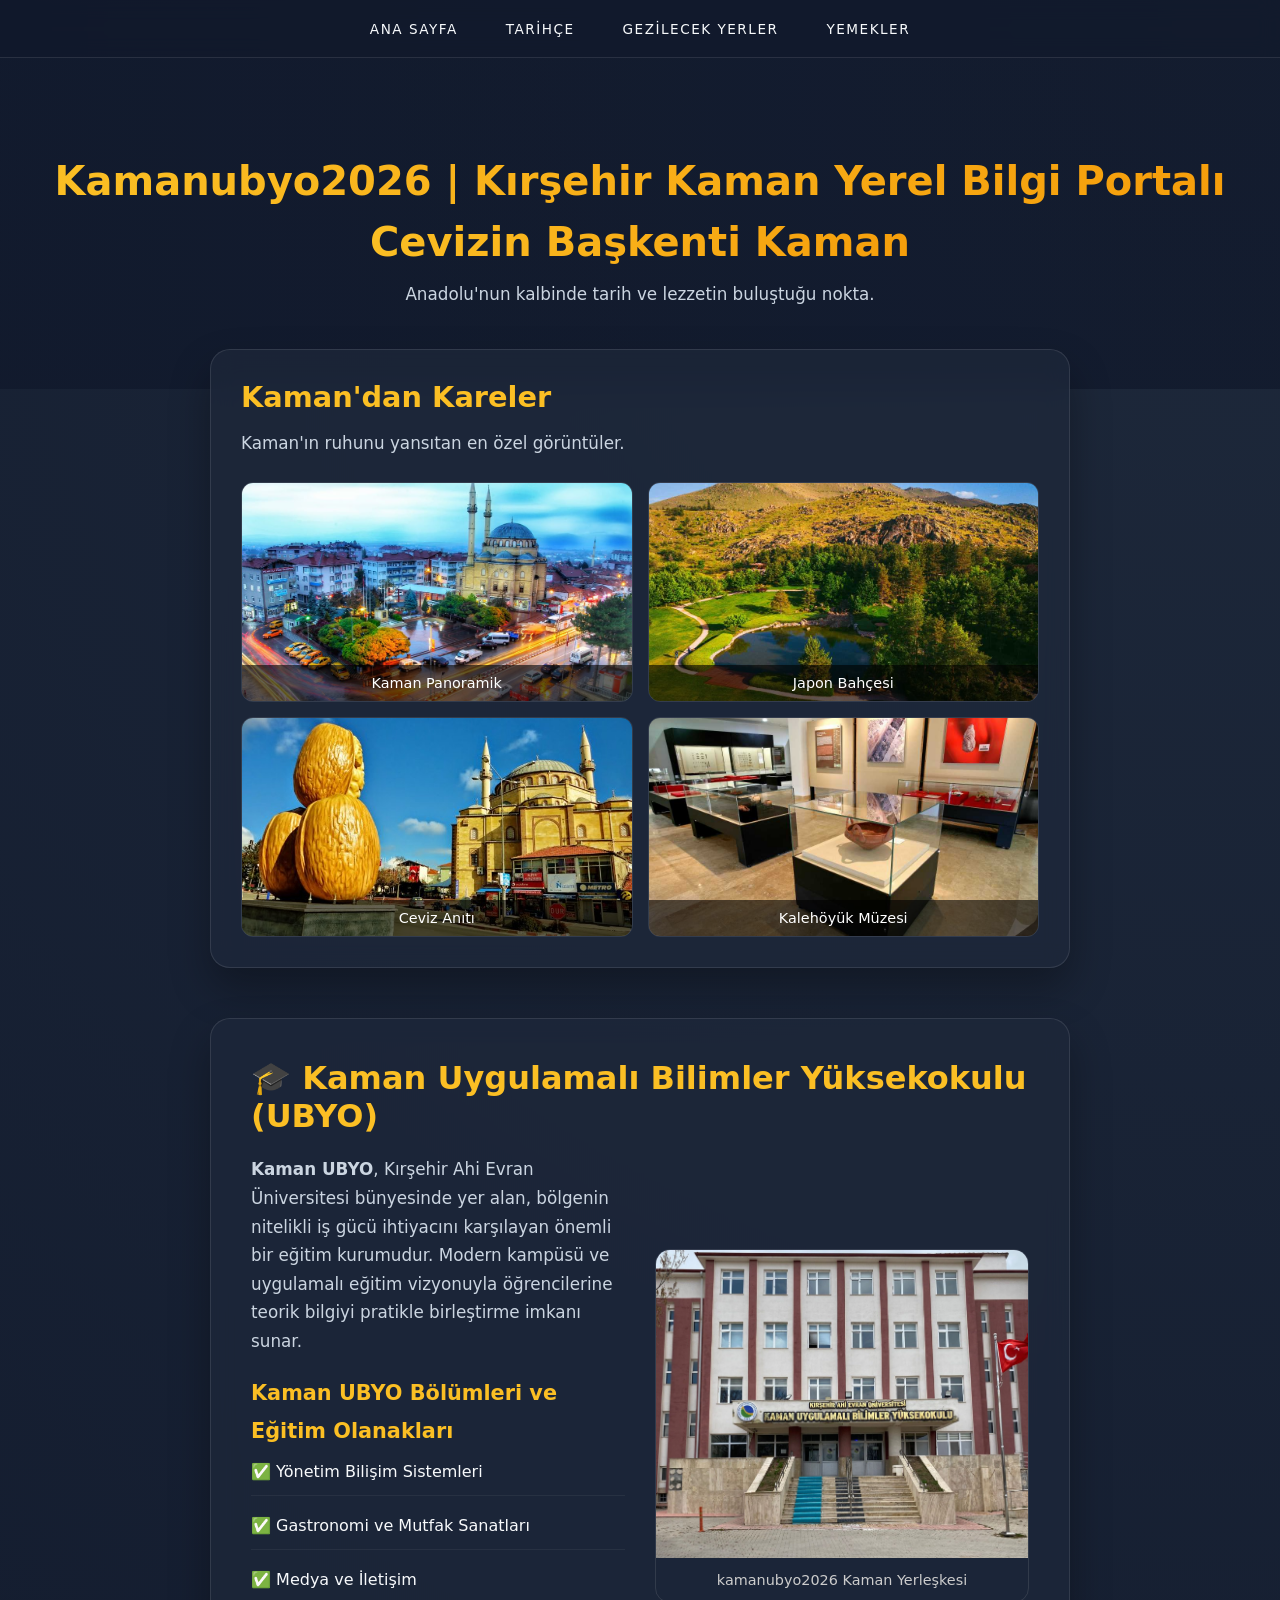
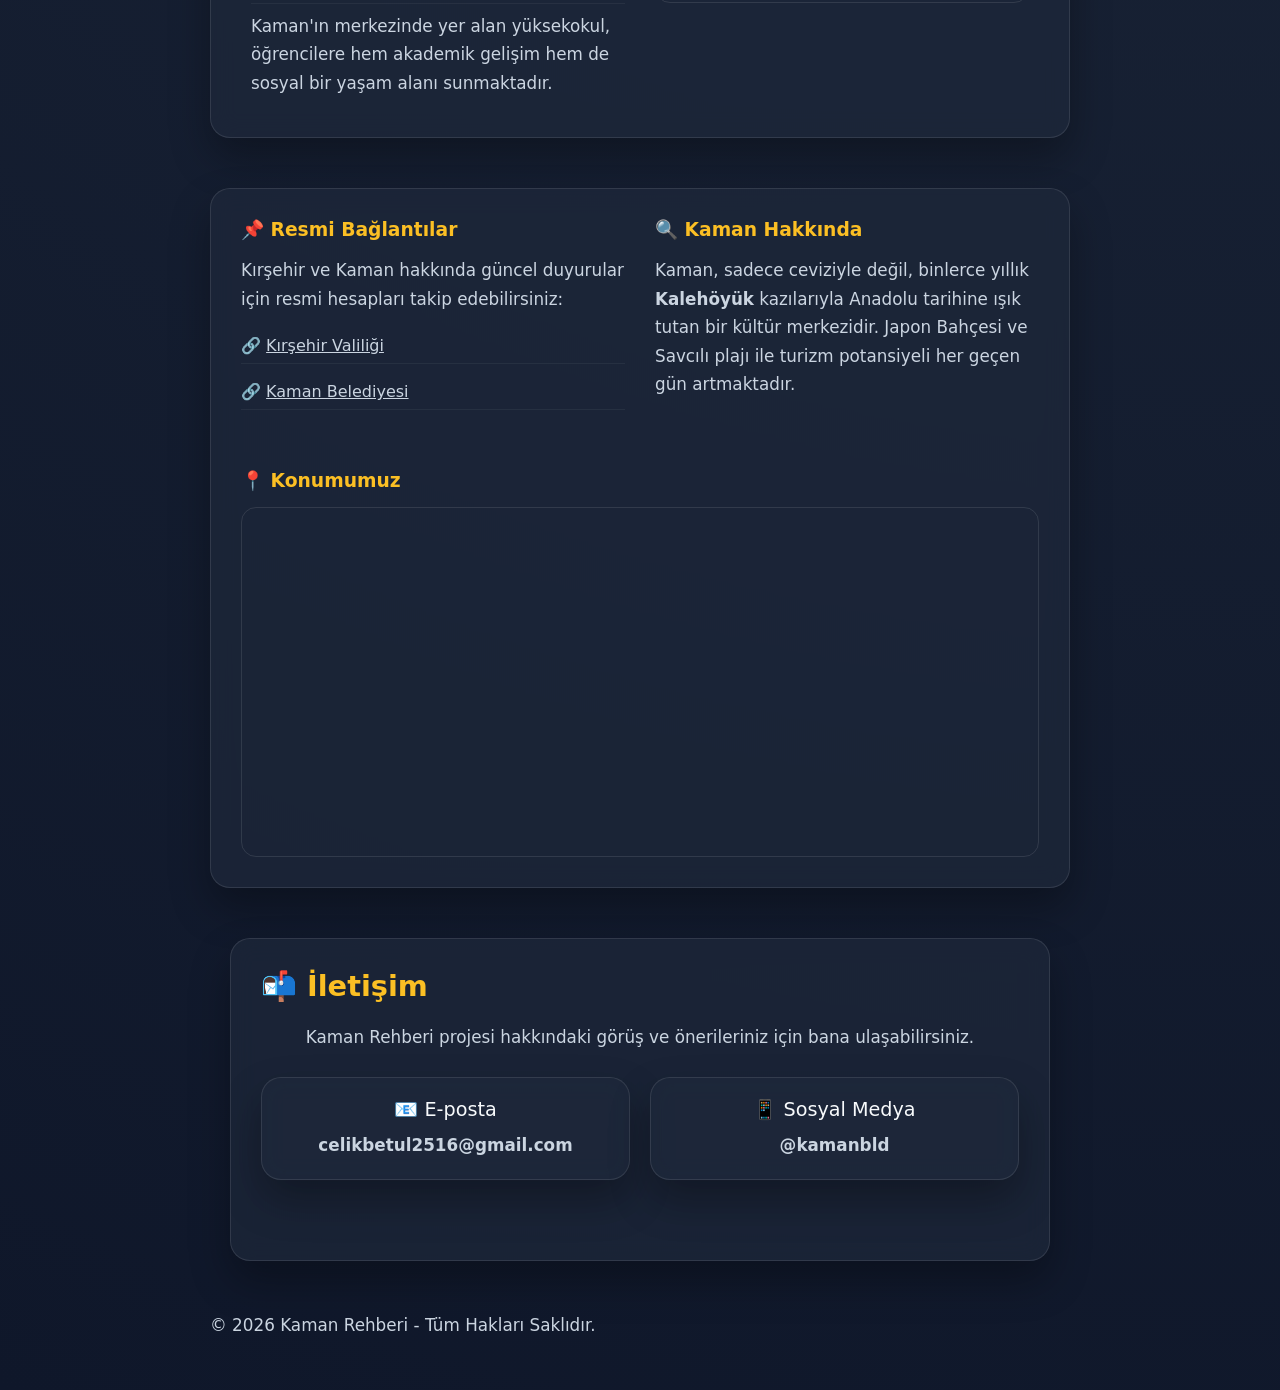
==== commit 379cbff6: "Add files via upload" ====
--- a/index.html
+++ b/index.html
@@ -24,7 +24,7 @@
 
     <main>
         <section class="hero">
-            <h1>Kamanubyo2026: Kırşehir Kaman Yerel Bilgi Portalı</h1>
+            <h1>Kamanubyo2026 | Kırşehir Kaman Yerel Bilgi Portalı</h1>
             <h1>Cevizin Başkenti Kaman</h1>
             <p>Anadolu'nun kalbinde tarih ve lezzetin buluştuğu nokta.</p>
         </section>
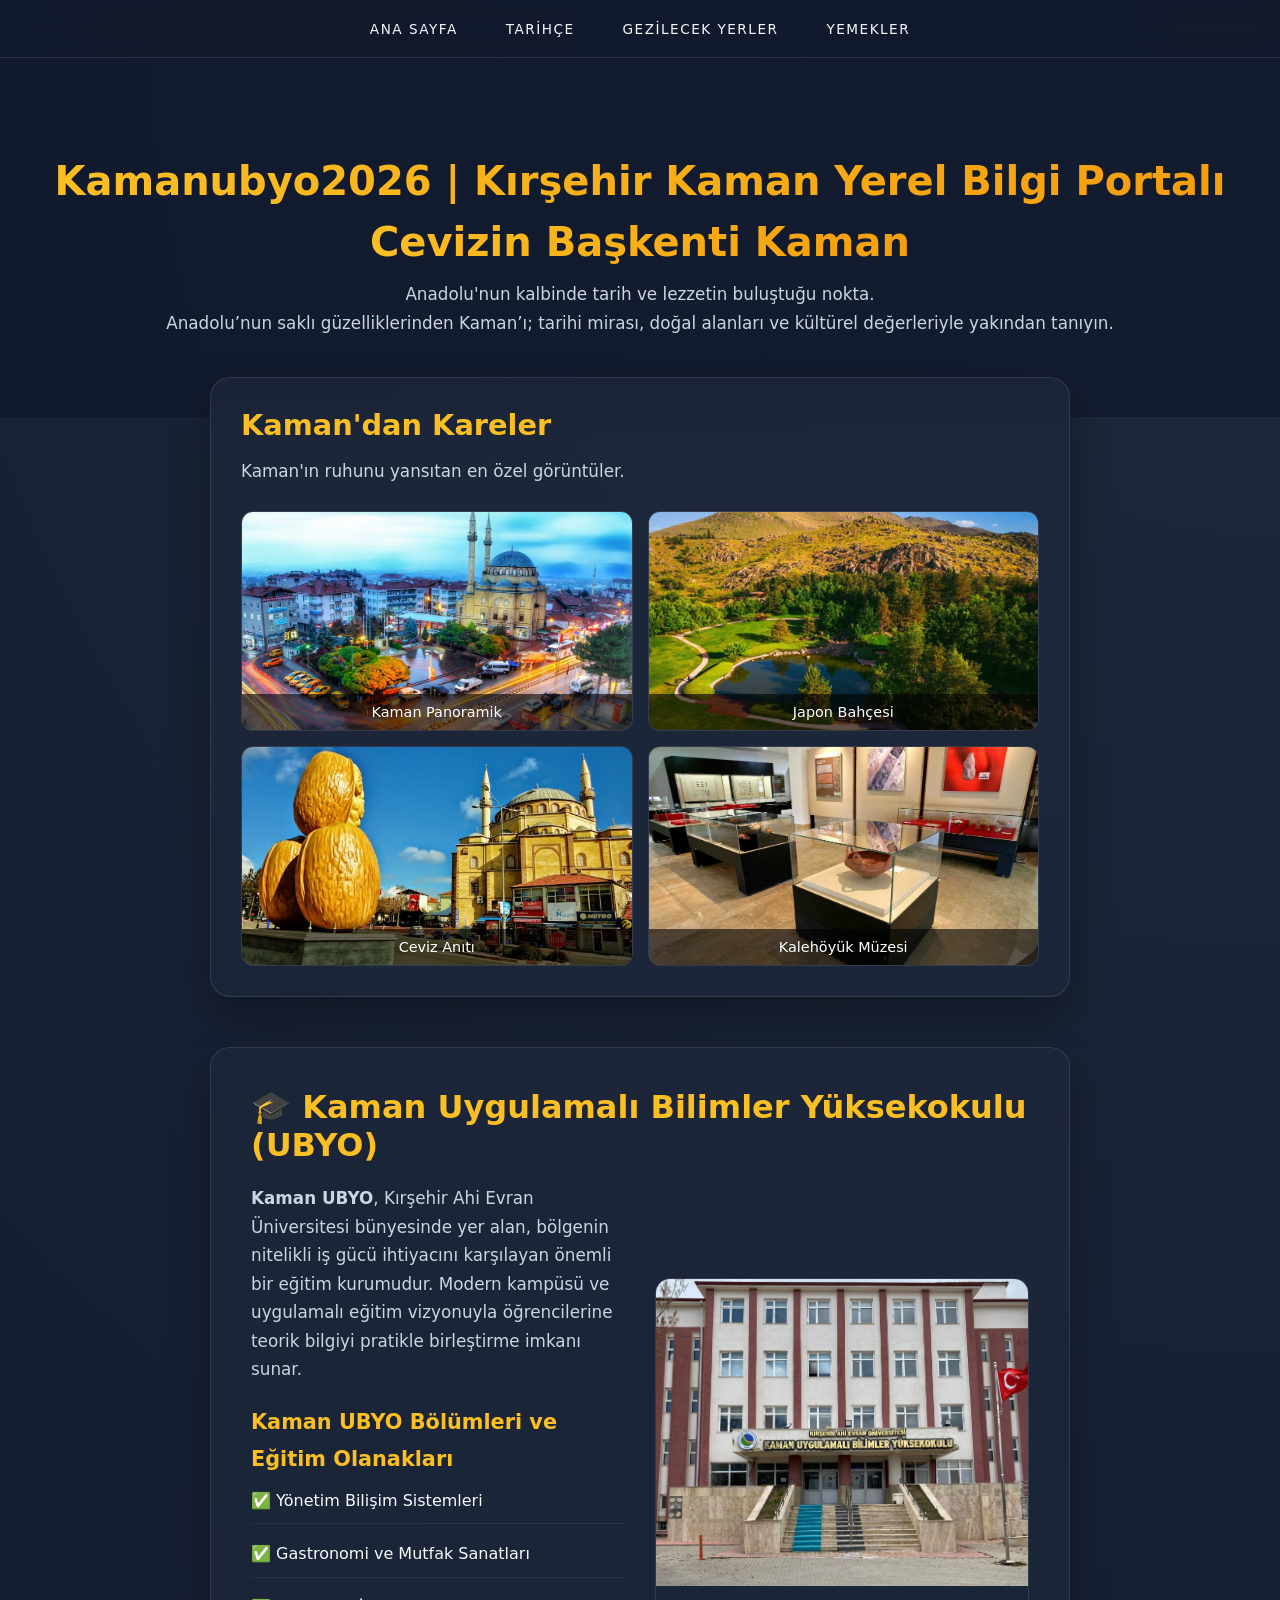
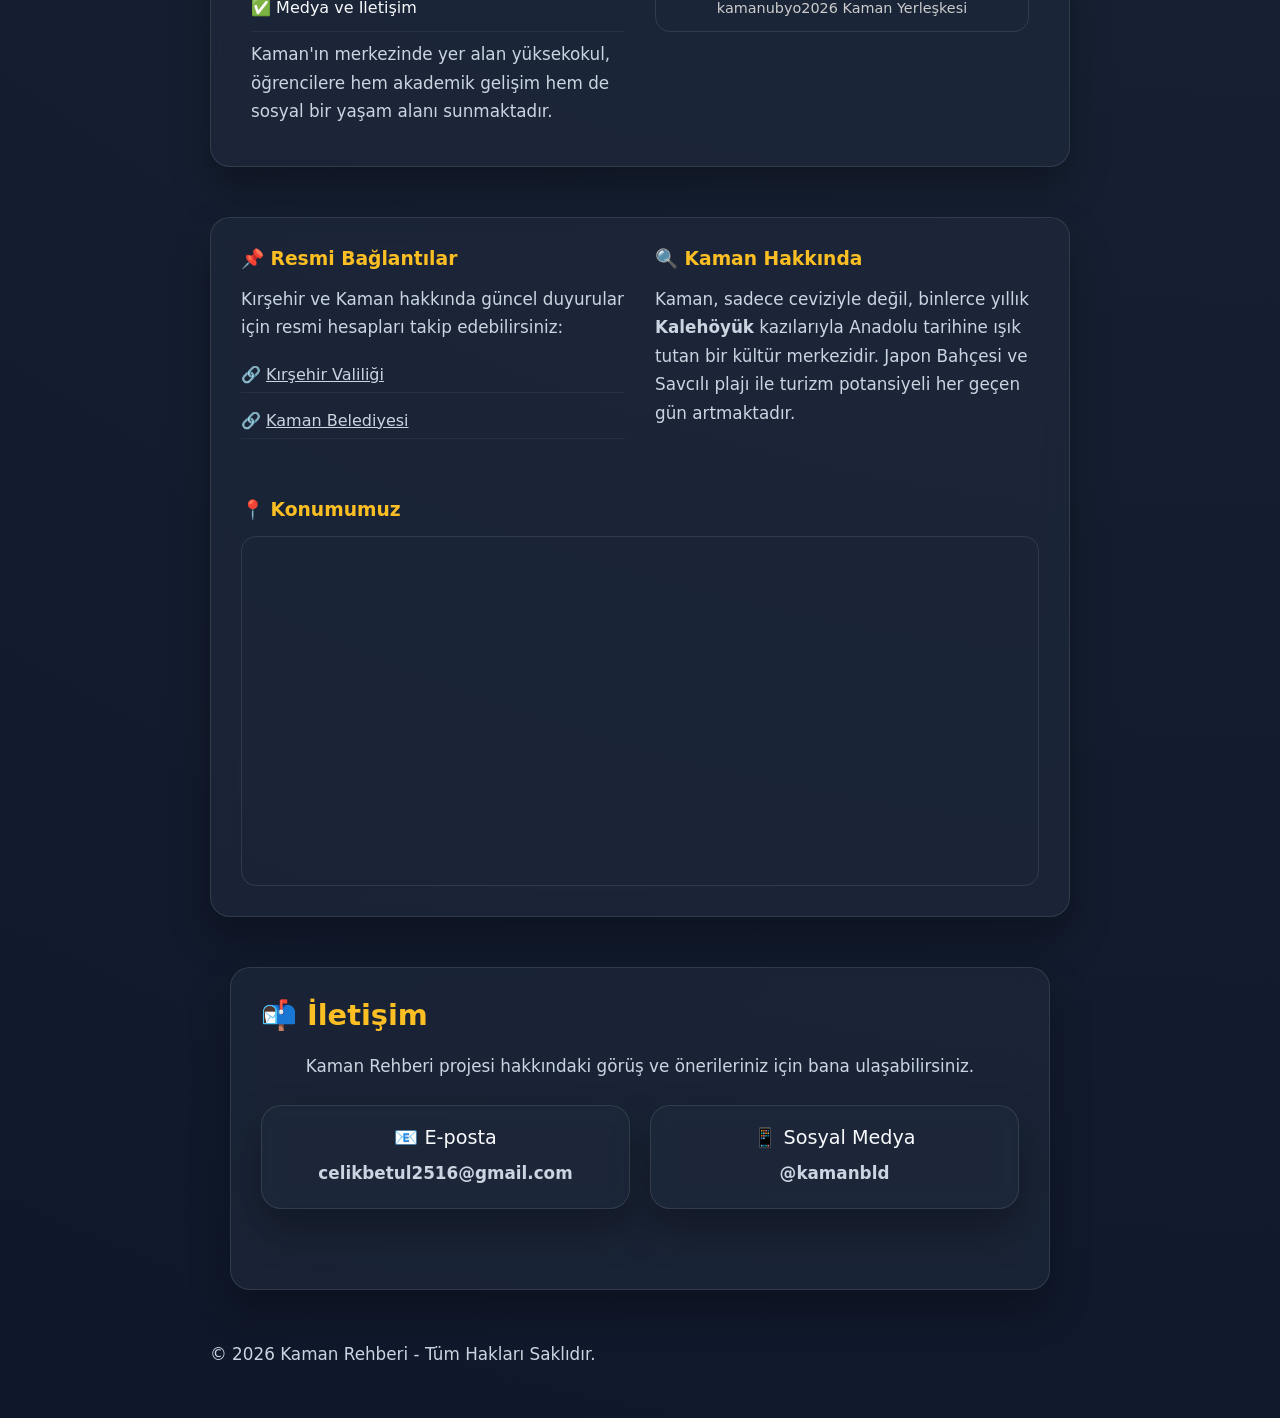
==== commit 1290149c: "Add files via upload" ====
--- a/index.html
+++ b/index.html
@@ -3,7 +3,7 @@
 <head>
     <meta charset="UTF-8">
     <meta name="viewport" content="width=device-width, initial-scale=1.0">
-    <title>Kamanubyo2026 | Kaman Tanıtım ve Bilgi Platformu</title>
+    <title>Kamanubyo2026 | Kırşehir Kaman Yerel Bilgi Portalı</title>
     <meta name="description" content="kamanubyo2026 hakkında en güncel bilgiler, Kırşehir Kaman bölgesinin yerel rehberi, Kaman Uygulamalı Bilimler Yüksekokulu sosyal imkanları hakkında tüm detaylı içeriklere buradan ulaşın.">
     <meta name="keywords" content="kamanubyo2026, Kaman, Kırşehir, Kamanubyo, Kaman Uygulamalı Bilimler,  Kaman Gezi Rehberi">
     <meta name="author" content="kamanubyo2026">
@@ -27,6 +27,9 @@
             <h1>Kamanubyo2026 | Kırşehir Kaman Yerel Bilgi Portalı</h1>
             <h1>Cevizin Başkenti Kaman</h1>
             <p>Anadolu'nun kalbinde tarih ve lezzetin buluştuğu nokta.</p>
+            <p class="hero-text">
+Anadolu’nun saklı güzelliklerinden Kaman’ı; tarihi mirası, doğal alanları ve kültürel değerleriyle yakından tanıyın.
+</p>
         </section>
 
         <section class="container">
